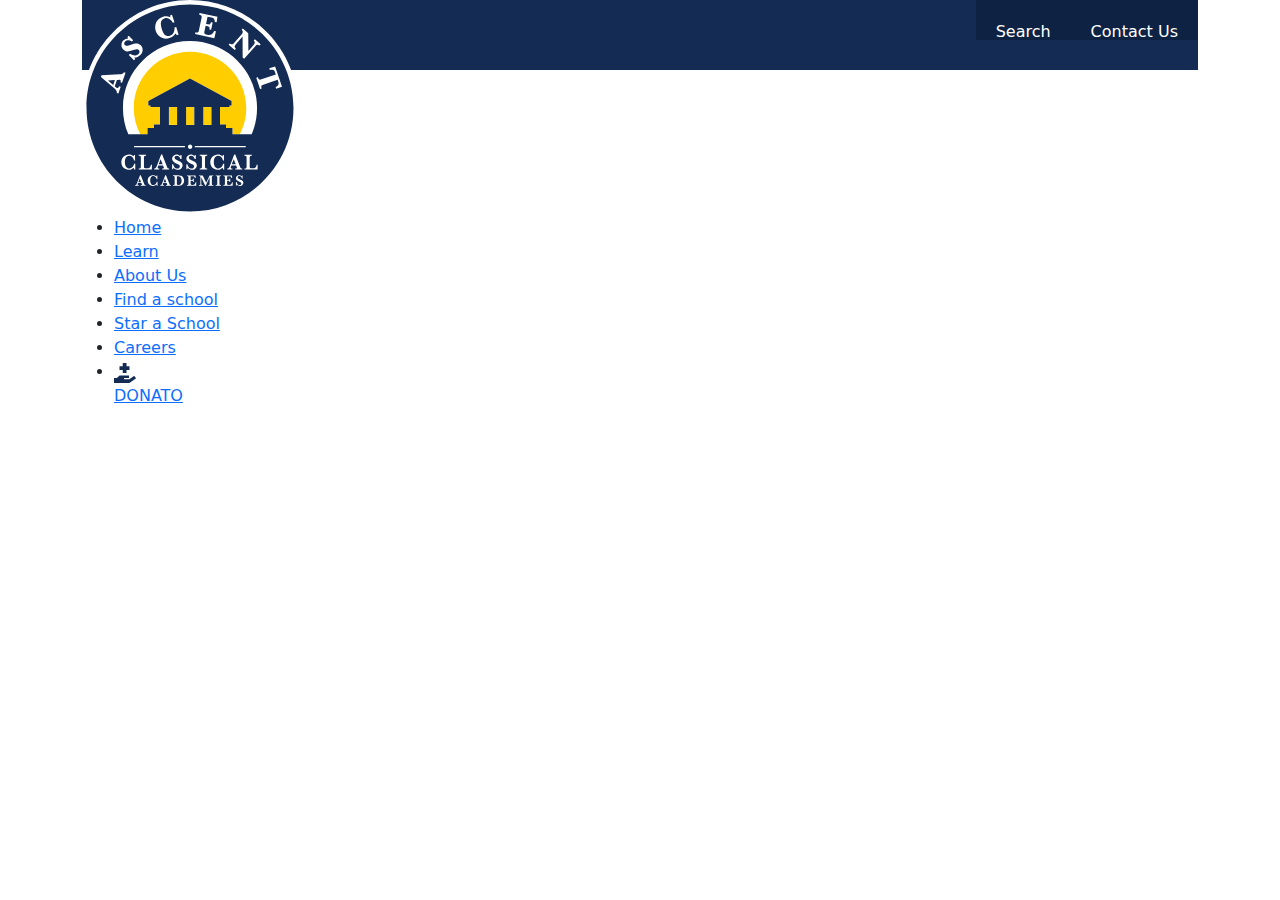
==== index.html @ fa5251cd "header" ====
<!DOCTYPE html>
<html lang="en">
<head>
    <meta charset="UTF-8">
    <meta http-equiv="X-UA-Compatible" content="IE=edge">
    <meta name="viewport" content="width=device-width, initial-scale=1.0">
    <title>ACA</title>
    <link rel="stylesheet" href="style.css">
</head>
<body>
    <header class="header">
        <div class="container">
            <div class="header__top">
                
                    <p class="header__top--text header__top--search">
                        Search
                    </p>
                    <p class="header__top--text header__top--us">
                        Contact Us
                    </p>
            </div>
            <div class="header__bottom">
                <div class="logo">
                    <img src="./img/logo.svg" alt="">
                </div>
                <div class="menu__header">
                    <ul>
                        <li><a href="#">Home</a></li>
                        <li><a href="#">Learn</a></li>
                        <li><a href="#">About Us</a></li>
                        <li><a href="#">Find a school</a></li>
                        <li><a href="#">Star a School</a></li>
                        <li><a href="#">Careers</a></li>
                        <li><a href="#">
                            <div class="donate">
                                <img src="./img/icon_donate.png" alt="">
                                <p class="text">DONATO</p>
                            </div>
                        </a></li>
                    </ul>
                </div>
            </div>
        </div>
        
    </header>
</body>
</html>
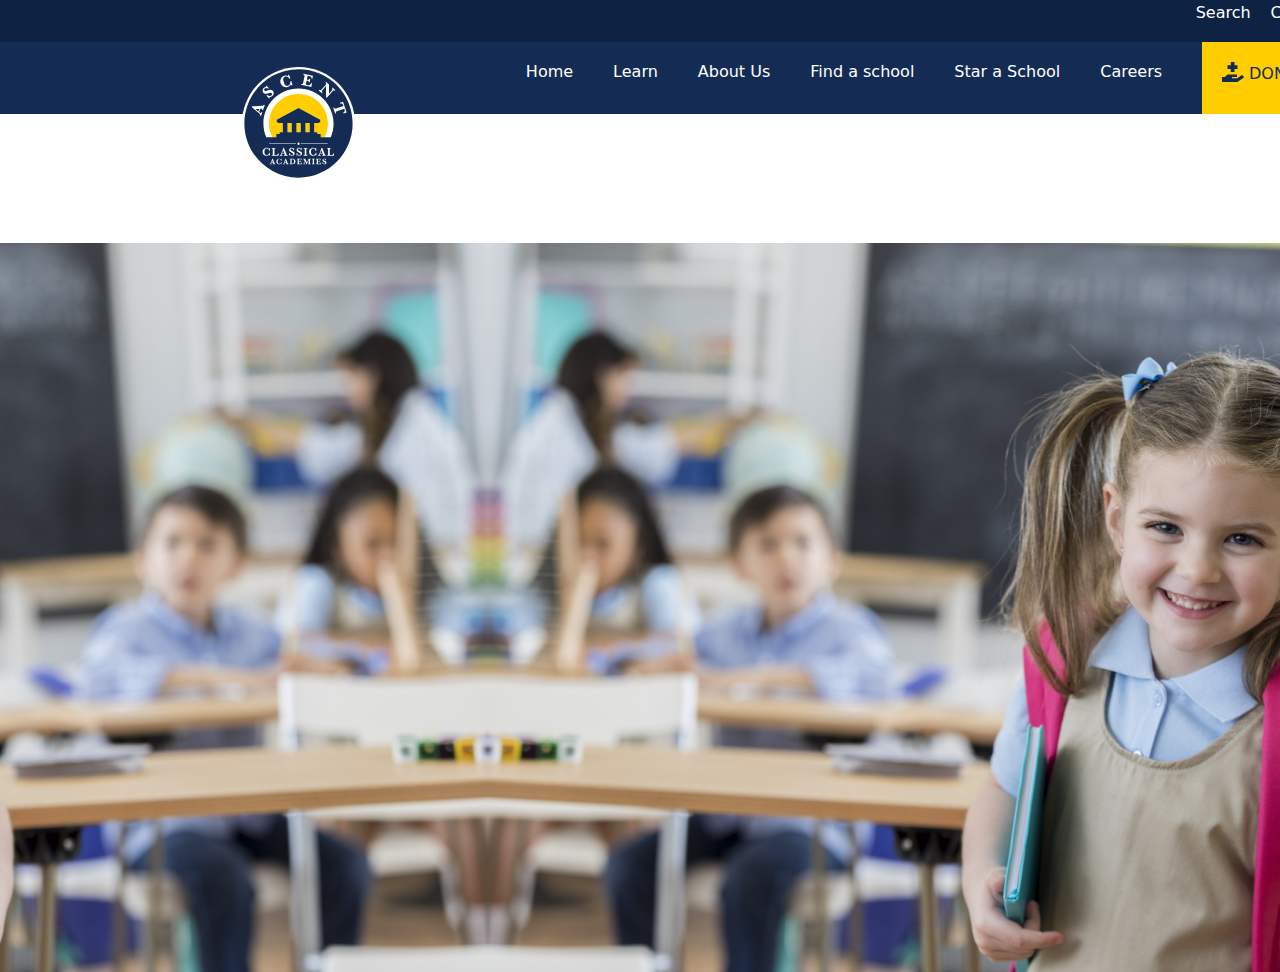
==== commit 65e4038a: "slider" ====
--- a/index.html
+++ b/index.html
@@ -9,39 +9,48 @@
 </head>
 <body>
     <header class="header">
-        <div class="container">
-            <div class="header__top">
-                
-                    <p class="header__top--text header__top--search">
-                        Search
-                    </p>
-                    <p class="header__top--text header__top--us">
-                        Contact Us
-                    </p>
+        <div class="header__top--main">        
+            <div class="container">
+                <div class="header__top">      
+                        <p class="header__top--text header__top--search">
+                            Search
+                        </p>
+                        <p class="header__top--text header__top--us">
+                            Contact Us
+                        </p>
+                </div>
             </div>
-            <div class="header__bottom">
-                <div class="logo">
-                    <img src="./img/logo.svg" alt="">
-                </div>
-                <div class="menu__header">
-                    <ul>
-                        <li><a href="#">Home</a></li>
-                        <li><a href="#">Learn</a></li>
-                        <li><a href="#">About Us</a></li>
-                        <li><a href="#">Find a school</a></li>
-                        <li><a href="#">Star a School</a></li>
-                        <li><a href="#">Careers</a></li>
-                        <li><a href="#">
-                            <div class="donate">
-                                <img src="./img/icon_donate.png" alt="">
-                                <p class="text">DONATO</p>
-                            </div>
-                        </a></li>
-                    </ul>
+        </div>
+        <div class="header__bottom--main">    
+            <div class="container">
+                <div class="header__bottom">
+                    <div class="logo">
+                        <img src="./img/logo.svg" alt="">
+                    </div>
+                    <div class="menu__header">
+                        <ul>
+                            <li><a href="#">Home</a></li>
+                            <li><a href="#">Learn</a></li>
+                            <li><a href="#">About Us</a></li>
+                            <li><a href="#">Find a school</a></li>
+                            <li><a href="#">Star a School</a></li>
+                            <li><a href="#">Careers</a></li>
+                            <li><a href="#">
+                                <div class="donate">
+                                    <img src="./img/icon_donate.png" alt="">
+                                    <p class="text">DONATO</p>
+                                </div>
+                            </a></li>
+                        </ul>
+                    </div>
                 </div>
             </div>
         </div>
         
     </header>
+
+    <div class="slider">
+        <div class="slider__img"><img src="./img/slider.svg" alt=""></div>
+    </div>
 </body>
 </html>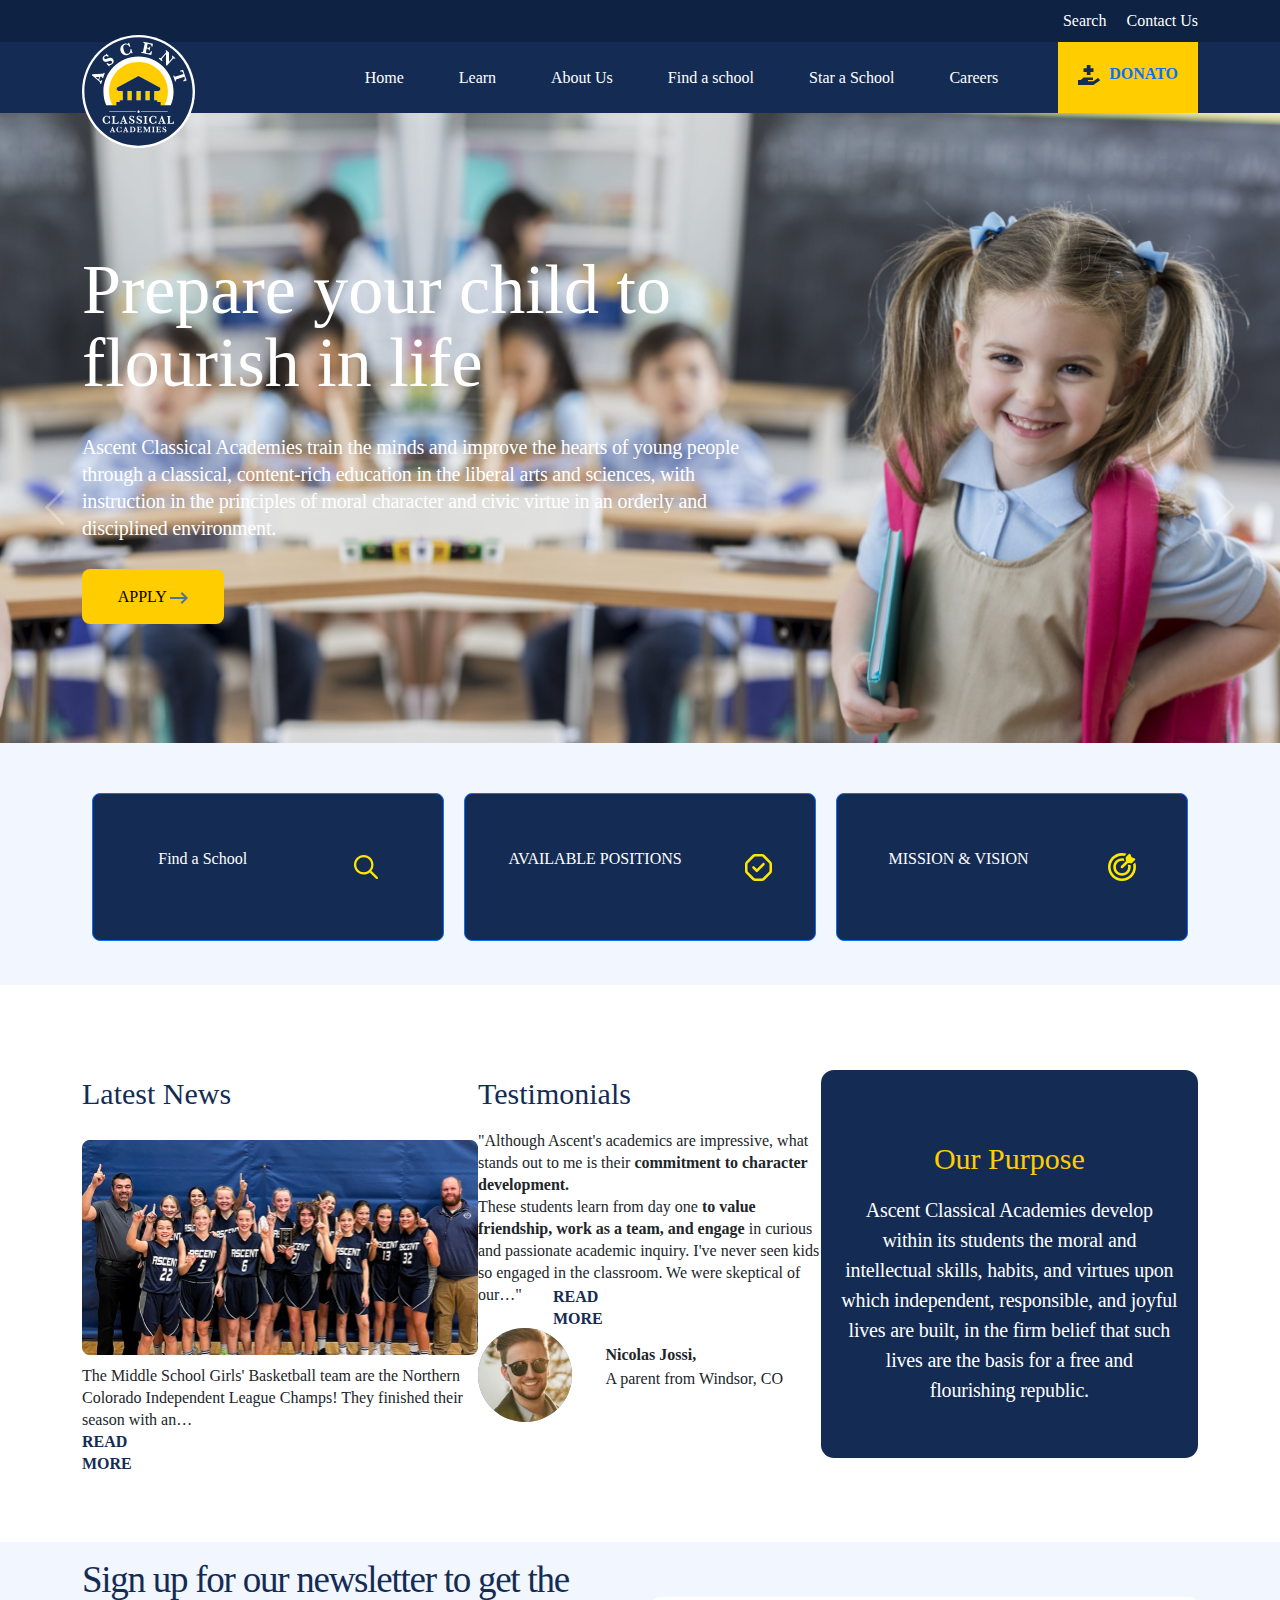
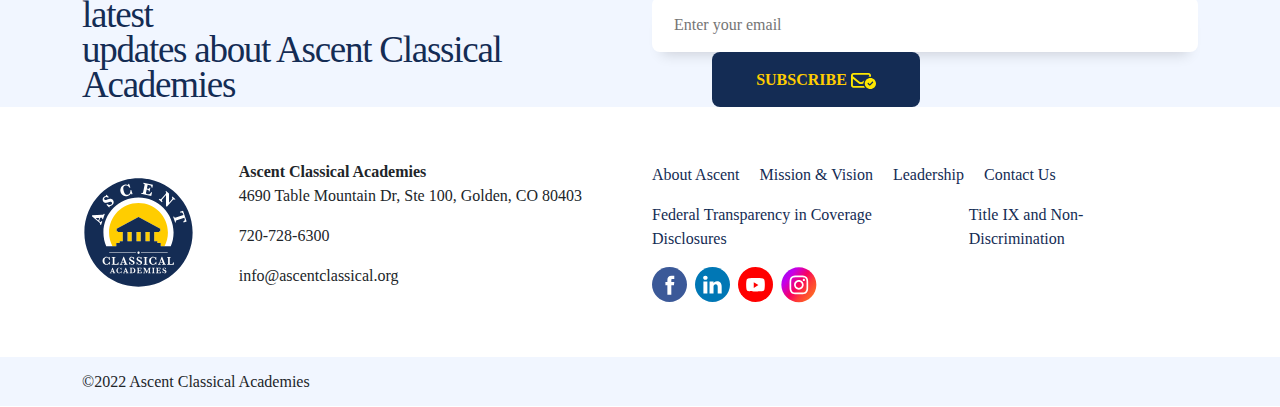
==== commit 00351c8d: "page__donate" ====
--- a/index.html
+++ b/index.html
@@ -1,56 +1,251 @@
 <!DOCTYPE html>
 <html lang="en">
-<head>
-    <meta charset="UTF-8">
-    <meta http-equiv="X-UA-Compatible" content="IE=edge">
-    <meta name="viewport" content="width=device-width, initial-scale=1.0">
-    <title>ACA</title>
-    <link rel="stylesheet" href="style.css">
-</head>
-<body>
+  <head>
+    <meta charset="UTF-8" />
+    <meta http-equiv="X-UA-Compatible" content="IE=edge" />
+    <meta name="viewport" content="width=device-width, initial-scale=1.0" />
+    <title>Home</title>
+    <link rel="stylesheet" href="style.css" />
+  </head>
+  <body>
+    <!-- hedder -->
     <header class="header">
-        <div class="header__top--main">        
-            <div class="container">
-                <div class="header__top">      
-                        <p class="header__top--text header__top--search">
-                            Search
-                        </p>
-                        <p class="header__top--text header__top--us">
-                            Contact Us
-                        </p>
-                </div>
-            </div>
-        </div>
-        <div class="header__bottom--main">    
-            <div class="container">
-                <div class="header__bottom">
-                    <div class="logo">
-                        <img src="./img/logo.svg" alt="">
-                    </div>
-                    <div class="menu__header">
-                        <ul>
-                            <li><a href="#">Home</a></li>
-                            <li><a href="#">Learn</a></li>
-                            <li><a href="#">About Us</a></li>
-                            <li><a href="#">Find a school</a></li>
-                            <li><a href="#">Star a School</a></li>
-                            <li><a href="#">Careers</a></li>
-                            <li><a href="#">
-                                <div class="donate">
-                                    <img src="./img/icon_donate.png" alt="">
-                                    <p class="text">DONATO</p>
-                                </div>
-                            </a></li>
-                        </ul>
-                    </div>
-                </div>
-            </div>
-        </div>
-        
+      <div class="header__top--main">
+        <div class="container">
+          <div class="header__top">
+            <p class="header__top--text header__top--search">Search</p>
+            <p class="header__top--text header__top--us">Contact Us</p>
+          </div>
+        </div>
+      </div>
+      <div class="header__bottom--main">
+        <div class="container">
+          <div class="header__bottom">
+            <div class="logo">
+              <a href="./index.html"><img src="./img/logo.svg" alt="" /></a>
+              
+            </div>
+            <div class="menu__header">
+              <ul>
+                <li><a class="h_color" href="#">Home</a></li>
+                <li><a class="h_color" href="#">Learn</a></li>
+                <li><a class="h_color" href="#">About Us</a></li>
+                <li><a class="h_color" href="#">Find a school</a></li>
+                <li><a class="h_color" href="#">Star a School</a></li>
+                <li><a class="h_color" href="#">Careers</a></li>
+                <li>
+                  <a href="/donate.html">
+                    <img src="./img/icon_donate.png" alt="" />
+                    <span class="text bold__text">DONATO</span>
+                  </a>
+                </li>
+              </ul>
+            </div>
+          </div>
+        </div>
+      </div>
     </header>
+    <!-- slider -->
+    <div class="slider">
+      <div class="container">
+        <div class="slider__title">Prepare your child to flourish in life</div>
+        <div class="slider__text">
+          Ascent Classical Academies train the minds and improve the hearts of
+          young people through a classical, content-rich education in the
+          liberal arts and sciences, with instruction in the principles of moral
+          character and civic virtue in an orderly and disciplined environment.
+        </div>
+        <button class="btn__apply btn-yl">
+          APPLY
+          <img src="./img/arrow-right-solid.svg" alt="" />
+        </button>
+      </div>
+      <div class="icon__arrow">
+        <div class="arrow__left">
+          <img src="./img/arrow1.svg" alt="" />
+        </div>
+        <div class="arrow__right">
+          <img src="./img/arrow.svg" alt="" />
+        </div>
+      </div>
+    </div>
+    <!-- Featured -->
+    <section class="featured">
+      <div class="container">
+        <div class="featured__main">
+          <button class="featured__bt btn btn-primary">
+            <p class="featured__text">Find a School</p>
+            <img src="./img/search.svg" alt="search" />
+          </button>
+          <button class="featured__bt btn btn-primary">
+            <p class="featured__text">AVAILABLE POSITIONS</p>
+            <img src="./img/check.svg" alt="check" />
+          </button>
+          <button class="featured__bt btn btn-primary">
+            <p class="featured__text">MISSION & VISION</p>
+            <img src="./img/bullseye.svg" alt="bullseye" />
+          </button>
+        </div>
+      </div>
+    </section>
+    <!-- about -->
+    <section class="about">
+      <div class="container">
+        <div class="about__main">
+          <!-- articles -->
+          <div class="about_size articles">
+            <div class="articles__title about__title">Latest News</div>
+            <div class="articles__img">
+              <img src="./img/Articles.svg" alt="Articles" />
+            </div>
+            <div class="articles__text about__text">
+              The Middle School Girls' Basketball team are the Northern Colorado
+              Independent League Champs! They finished their season with an…
+            </div>
+            <div class="articles__read text__read">READ MORE</div>
+          </div>
+          <!-- testimonials -->
+          <div class="about_size testimonials">
+            <div class="testimonials__title about__title">Testimonials</div>
+            <div class="testimonials__mid">
+              <div class="testimonials__text about__text">
+                "Although Ascent's academics are impressive, what stands out to
+                me is their
+                <span class="bold__text"
+                  >commitment to character development.</span
+                >
+                <br />
+                These students learn from day one
+                <span class="bold__text"
+                  >to value friendship, work as a team, and engage</span
+                >
+                in curious and passionate academic inquiry. I've never seen kids
+                so engaged in the classroom. We were skeptical of our…"
+                <div class="testimonials__read text__read">READ MORE</div>
+              </div>
+            </div>
+            <div class="testimonials__bottom">
+              <div class="testimonials__bottom--accout">
+                <img src="./img/avata.svg" alt="avata" />
+              </div>
+              <div class="testimonials__bottom--name">
+                <p class="accout__btname">
+                  <span class="bold__text">Nicolas Jossi,</span> <br />
+                  A parent from Windsor, CO
+                </p>
+              </div>
+            </div>
+          </div>
+          <!-- Purpose -->
+          <div class="about_size purpose">
+            <div class="purpose__tittle">Our Purpose</div>
+            <div class="purpose__text">
+              Ascent Classical Academies develop within its students the moral
+              and intellectual skills, habits, and virtues upon which
+              independent, responsible, and joyful lives are built, in the firm
+              belief that such lives are the basis for a free and flourishing
+              republic.
+            </div>
+          </div>
+        </div>
+      </div>
+    </section>
+    <!-- Newsletter -->
+    <section class="newsletter">
+      <div class="container">
+        <div class="newsletter__main">
+          <div class="row">
+            <div class="col-6">
+              <div class="newsletter__text">
+                Sign up for our newsletter to get the latest
+                <br />
+                updates about Ascent Classical Academies
+              </div>
+            </div>
+            <div class="col-6">
+              <div class="newsletter__right">
+                <div class="newsletter__email">
+                  <input
+                    type="text"
+                    placeholder="Enter your email"
+                    class="input__email"
+                  />
+                  <button class="newsletter__btn btn-yl">
+                    <span class="bold__text">SUBSCRIBE</span>
 
-    <div class="slider">
-        <div class="slider__img"><img src="./img/slider.svg" alt=""></div>
-    </div>
-</body>
-</html>+                    <img src="./img/liter.svg" alt="letter" />
+                  </button>
+                </div>
+              </div>
+            </div>
+          </div>
+        </div>
+      </div>
+    </section>
+    <!-- footer -->
+    <footer class="footer">
+      <div class="container">
+        <div class="row">
+          <div class="col-6">
+            <div class="footer__left">
+              <div class="logo">
+                <img src="./img/logo.svg" alt="" />
+              </div>
+              <div class="footer__left--text">
+                <div class="footer__title bold__text">
+                  Ascent Classical Academies
+                </div>
+                <div class="footer__text">
+                  <p>4690 Table Mountain Dr, Ste 100, Golden, CO 80403</p>
+                  <p>720-728-6300</p>
+                  <p>info@ascentclassical.org</p>
+                </div>
+              </div>
+            </div>
+          </div>
+          <div class="col-6">
+            <div class="footer__right">
+              <ul class="dpl">
+                <li><a class="footer__color" href="">About Ascent</a></li>
+                <li><a class="footer__color" href="">Mission & Vision</a></li>
+                <li><a class="footer__color" href="">Leadership</a></li>
+                <li><a class="footer__color" href="">Contact Us</a></li>
+              </ul>
+              <ul class="dpl">
+                <li>
+                  <a class="footer__color" href=""
+                    >Federal Transparency in Coverage Disclosures</a
+                  >
+                </li>
+                <li>
+                  <a class="footer__color" href=""
+                    >Title IX and Non-Discrimination</a
+                  >
+                </li>
+              </ul>
+
+              <div class="scial">
+                <div class="fotter__icon">
+                  <img src="./img/icon__link/Facebook.svg" alt="" />
+                </div>
+                <div class="fotter__icon">
+                  <img src="./img/icon__link/LinkedIN.svg" alt="" />
+                </div>
+                <div class="fotter__icon">
+                  <img src="./img/icon__link/Youtube.svg" alt="" />
+                </div>
+                <div class="fotter__icon">
+                  <img src="./img/icon__link/Instagram.svg" alt="" />
+                </div>
+              </div>
+            </div>
+          </div>
+        </div>
+        <div class="row"></div>
+      </div>
+      <div class="footer__bottom">
+        <div class="container">©2022 Ascent Classical Academies</div>
+      </div>
+    </footer>
+  </body>
+</html>
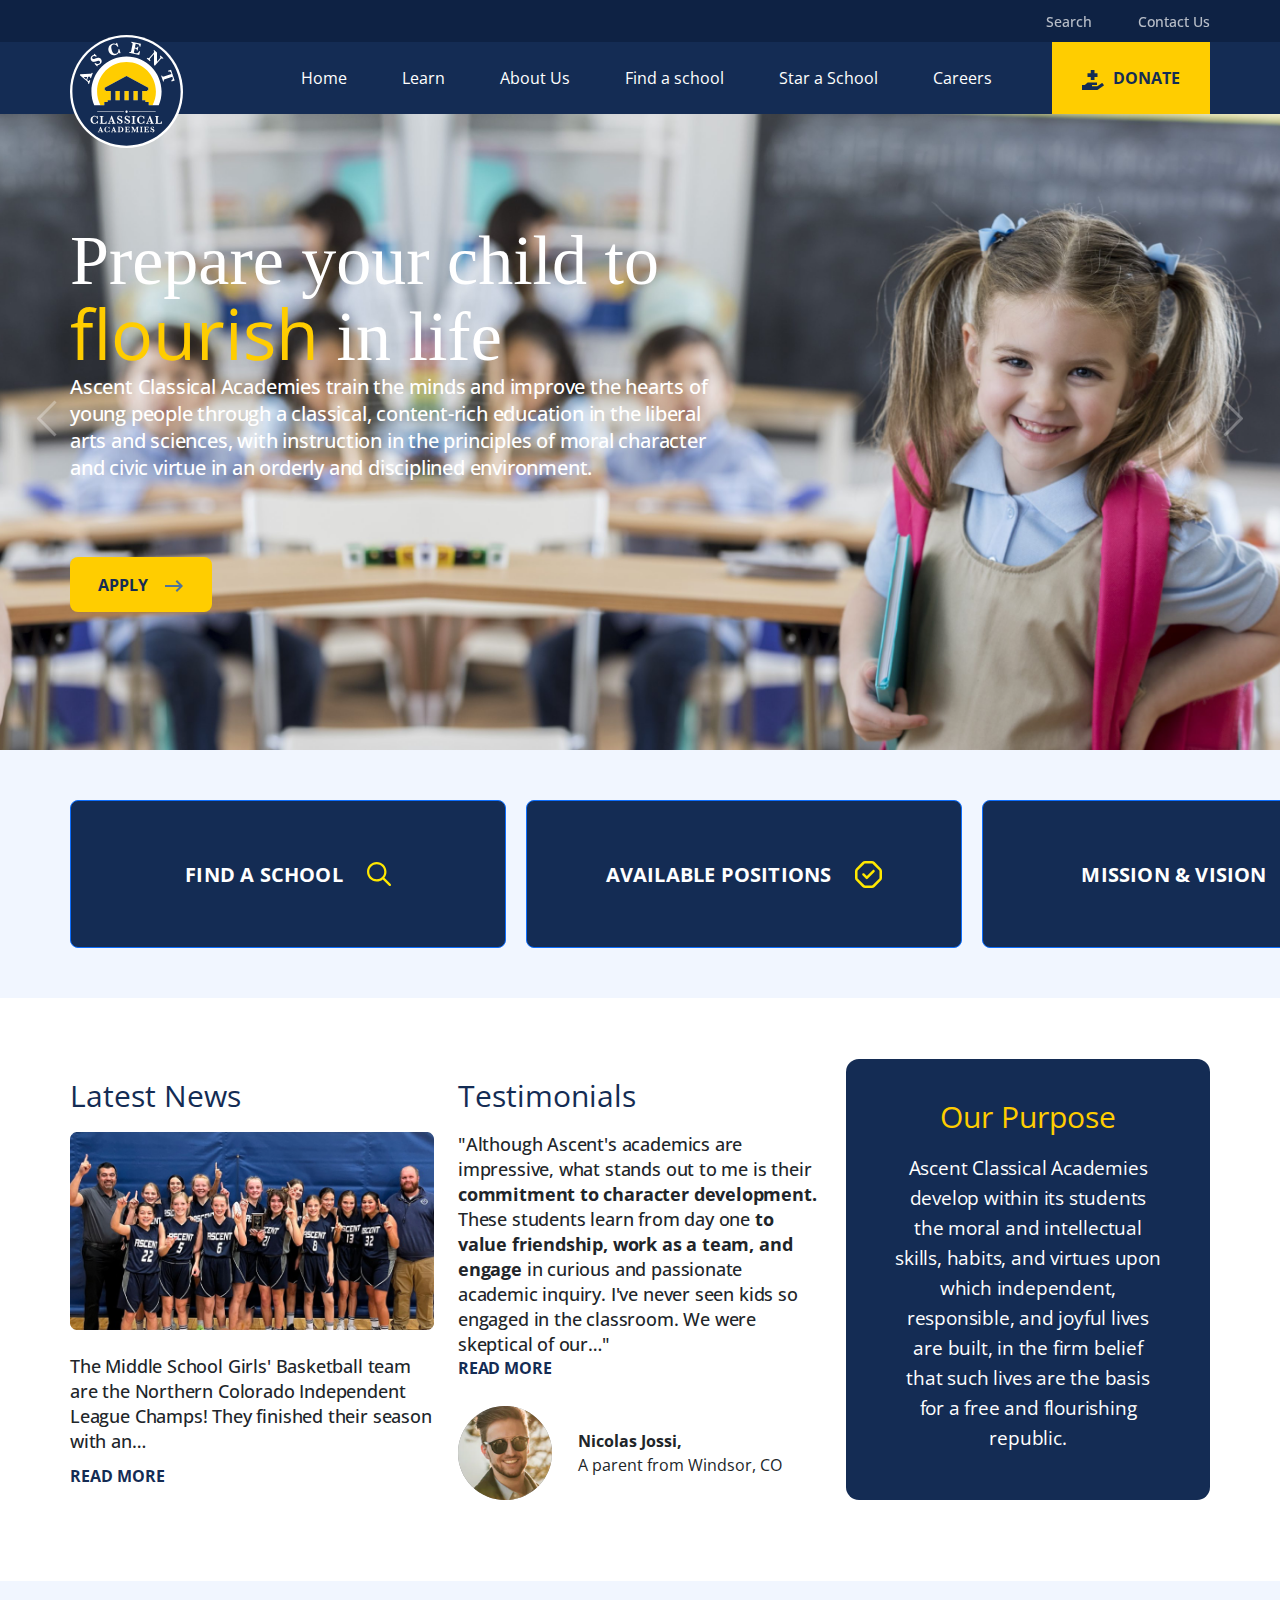
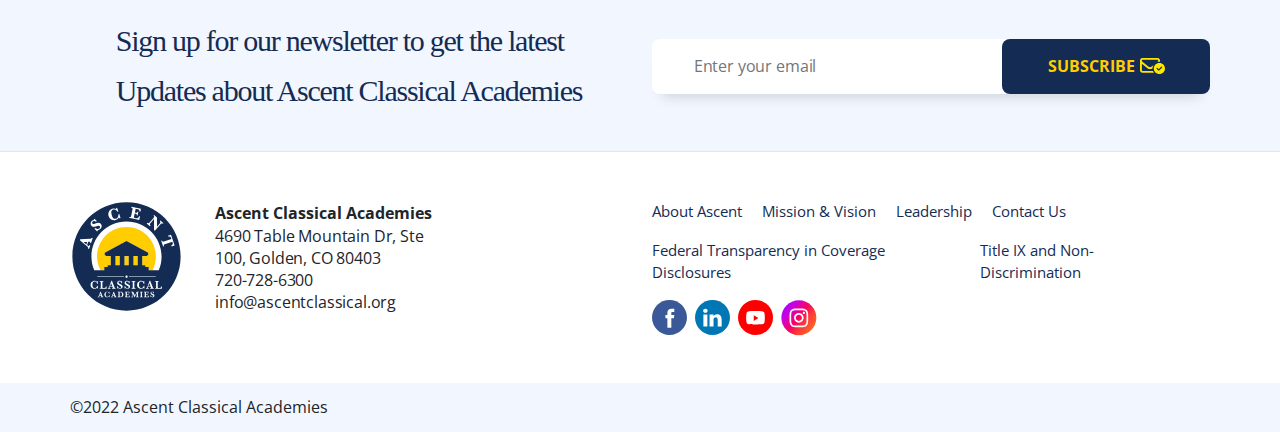
==== commit ab6cac68: "demo full" ====
--- a/index.html
+++ b/index.html
@@ -5,11 +5,18 @@
     <meta http-equiv="X-UA-Compatible" content="IE=edge" />
     <meta name="viewport" content="width=device-width, initial-scale=1.0" />
     <title>Home</title>
+    <link rel="preconnect" href="https://fonts.googleapis.com" />
+    <link rel="preconnect" href="https://fonts.gstatic.com" crossorigin />
+    <link
+      href="https://fonts.googleapis.com/css2?family=Open+Sans:ital,wght@0,300;0,400;0,500;0,600;0,700;0,800;1,300;1,400;1,500;1,600;1,700;1,800&display=swap"
+      rel="stylesheet"
+    />
+
     <link rel="stylesheet" href="style.css" />
   </head>
   <body>
     <!-- hedder -->
-    <header class="header">
+    <header class="header mobile__header">
       <div class="header__top--main">
         <div class="container">
           <div class="header__top">
@@ -21,9 +28,13 @@
       <div class="header__bottom--main">
         <div class="container">
           <div class="header__bottom">
+            <!-- icon donate -->
+            <div class="donate__mobile">
+              <img src="./img/mobile/donate icon.svg" alt="" />
+            </div>
+            <!-- icon donate -->
             <div class="logo">
               <a href="./index.html"><img src="./img/logo.svg" alt="" /></a>
-              
             </div>
             <div class="menu__header">
               <ul>
@@ -36,159 +47,218 @@
                 <li>
                   <a href="/donate.html">
                     <img src="./img/icon_donate.png" alt="" />
-                    <span class="text bold__text">DONATO</span>
+                    <span class="cl__textbl bold__text">DONATE</span>
                   </a>
                 </li>
               </ul>
             </div>
+            <!-- menu mobile -->
+            <div class="menu__mobile">
+              <img src="./img/mobile/menu.svg" alt="" />
+            </div>
+            <!-- menu mobile -->
           </div>
         </div>
       </div>
     </header>
-    <!-- slider -->
-    <div class="slider">
-      <div class="container">
-        <div class="slider__title">Prepare your child to flourish in life</div>
-        <div class="slider__text">
-          Ascent Classical Academies train the minds and improve the hearts of
-          young people through a classical, content-rich education in the
-          liberal arts and sciences, with instruction in the principles of moral
-          character and civic virtue in an orderly and disciplined environment.
-        </div>
-        <button class="btn__apply btn-yl">
-          APPLY
-          <img src="./img/arrow-right-solid.svg" alt="" />
-        </button>
-      </div>
-      <div class="icon__arrow">
-        <div class="arrow__left">
-          <img src="./img/arrow1.svg" alt="" />
-        </div>
-        <div class="arrow__right">
-          <img src="./img/arrow.svg" alt="" />
-        </div>
-      </div>
-    </div>
-    <!-- Featured -->
-    <section class="featured">
-      <div class="container">
-        <div class="featured__main">
-          <button class="featured__bt btn btn-primary">
-            <p class="featured__text">Find a School</p>
-            <img src="./img/search.svg" alt="search" />
-          </button>
-          <button class="featured__bt btn btn-primary">
-            <p class="featured__text">AVAILABLE POSITIONS</p>
-            <img src="./img/check.svg" alt="check" />
-          </button>
-          <button class="featured__bt btn btn-primary">
-            <p class="featured__text">MISSION & VISION</p>
-            <img src="./img/bullseye.svg" alt="bullseye" />
-          </button>
-        </div>
-      </div>
-    </section>
-    <!-- about -->
-    <section class="about">
-      <div class="container">
-        <div class="about__main">
-          <!-- articles -->
-          <div class="about_size articles">
-            <div class="articles__title about__title">Latest News</div>
-            <div class="articles__img">
-              <img src="./img/Articles.svg" alt="Articles" />
-            </div>
-            <div class="articles__text about__text">
-              The Middle School Girls' Basketball team are the Northern Colorado
-              Independent League Champs! They finished their season with an…
-            </div>
-            <div class="articles__read text__read">READ MORE</div>
-          </div>
-          <!-- testimonials -->
-          <div class="about_size testimonials">
-            <div class="testimonials__title about__title">Testimonials</div>
-            <div class="testimonials__mid">
-              <div class="testimonials__text about__text">
-                "Although Ascent's academics are impressive, what stands out to
-                me is their
-                <span class="bold__text"
-                  >commitment to character development.</span
-                >
-                <br />
-                These students learn from day one
-                <span class="bold__text"
-                  >to value friendship, work as a team, and engage</span
-                >
-                in curious and passionate academic inquiry. I've never seen kids
-                so engaged in the classroom. We were skeptical of our…"
-                <div class="testimonials__read text__read">READ MORE</div>
-              </div>
-            </div>
-            <div class="testimonials__bottom">
-              <div class="testimonials__bottom--accout">
-                <img src="./img/avata.svg" alt="avata" />
-              </div>
-              <div class="testimonials__bottom--name">
-                <p class="accout__btname">
-                  <span class="bold__text">Nicolas Jossi,</span> <br />
-                  A parent from Windsor, CO
-                </p>
-              </div>
-            </div>
-          </div>
-          <!-- Purpose -->
-          <div class="about_size purpose">
-            <div class="purpose__tittle">Our Purpose</div>
-            <div class="purpose__text">
-              Ascent Classical Academies develop within its students the moral
-              and intellectual skills, habits, and virtues upon which
-              independent, responsible, and joyful lives are built, in the firm
-              belief that such lives are the basis for a free and flourishing
-              republic.
-            </div>
-          </div>
-        </div>
-      </div>
-    </section>
-    <!-- Newsletter -->
-    <section class="newsletter">
-      <div class="container">
-        <div class="newsletter__main">
+    <main>
+      <!-- slider -->
+      <div class="slider">
+        <div class="container">
+          <div class="slider__center">
+            <div class="row">
+              <div class="col-lg-7">
+                <div class="slider__title">
+                  Prepare your child to
+                  <span class="cl__text">flourish</span> in life
+                </div>
+                <div class="slider__text">
+                  Ascent Classical Academies train the minds and improve the
+                  hearts of young people through a classical, content-rich
+                  education in the liberal arts and sciences, with instruction
+                  in the principles of moral character and civic virtue in an
+                  orderly and disciplined environment.
+                </div>
+                <button class="btn__apply btn-yl bold__text">
+                  <span class="text__submit">APPLY</span>
+                  <img src="./img/arrow-right-solid.svg" alt="" />
+                </button>
+              </div>
+            </div>
+          </div>
+        </div>
+        <!-- btn prev next  -->
+        <div class="icon__arrow">
+          <div class="arrow__left">
+            <img src="./img/arrow1.svg" alt="" />
+          </div>
+          <div class="arrow__right">
+            <img src="./img/arrow.svg" alt="" />
+          </div>
+        </div>
+        <!-- btn prev next  -->
+      </div>
+      <!-- img header mobile -->
+      <section class="mb__img--header">
+        <img src="./img/mobile/img__header.svg" alt="" />
+      </section>
+      <!-- img header mobile -->
+
+      <!-- slider -->
+      <!-- Featured -->
+      <section class="featured">
+        <div class="container">
           <div class="row">
-            <div class="col-6">
-              <div class="newsletter__text">
-                Sign up for our newsletter to get the latest
-                <br />
-                updates about Ascent Classical Academies
-              </div>
-            </div>
-            <div class="col-6">
-              <div class="newsletter__right">
-                <div class="newsletter__email">
-                  <input
-                    type="text"
-                    placeholder="Enter your email"
-                    class="input__email"
-                  />
-                  <button class="newsletter__btn btn-yl">
-                    <span class="bold__text">SUBSCRIBE</span>
-
-                    <img src="./img/liter.svg" alt="letter" />
-                  </button>
-                </div>
-              </div>
-            </div>
-          </div>
-        </div>
-      </div>
-    </section>
+            <div class="featured__main">
+              <button class="featured__bt btn btn-primary">
+                <p class="featured__text">Find a School</p>
+                <img src="./img/search.svg" alt="search" />
+              </button>
+              <button class="featured__bt btn btn-primary">
+                <p class="featured__text">AVAILABLE POSITIONS</p>
+                <img src="./img/check.svg" alt="check" />
+              </button>
+              <button class="featured__bt btn btn-primary">
+                <p class="featured__text">MISSION & VISION</p>
+                <img src="./img/bullseye.svg" alt="bullseye" />
+              </button>
+            </div>
+          </div>
+        </div>
+      </section>
+      <!-- about -->
+      <section class="about">
+        <div class="container">
+          <div class="about__main">
+            <div class="row">
+              <div class="col-lg-4">
+                <!-- articles -->
+                <div class="about_size articles">
+                  <div class="articles__title about__title">
+                    <span>Latest News</span>
+                  </div>
+                  <div class="articles__img">
+                    <img
+                      class="articles__img--size"
+                      src="./img/Articles.svg"
+                      alt="Articles"
+                    />
+                  </div>
+                  <div class="articles__text about__text">
+                    <p class="articles__text--content">
+                      The Middle School Girls' Basketball team are the Northern
+                      Colorado Independent League Champs! They finished their
+                      season with an…
+                    </p>
+                  </div>
+                  <div class="articles__read text__read"><p>READ MORE</p></div>
+                </div>
+              </div>
+              <div class="col-lg-4">
+                <!-- testimonials -->
+                <div class="about_size testimonials">
+                  <div class="testimonials__title about__title">
+                    Testimonials
+                  </div>
+                  <div class="testimonials__mid">
+                    <div class="testimonials__text about__text">
+                      <p>
+                        "Although Ascent's academics are impressive, what stands
+                        out to me is their
+                        <span class="bold__text">
+                          commitment to character development.
+                        </span>
+                        <br />
+                        These students learn from day one
+                        <span class="bold__text">
+                          to value friendship, work as a team, and engage
+                        </span>
+                        in curious and passionate academic inquiry. I've never
+                        seen kids so engaged in the classroom. We were skeptical
+                        of our…"
+                      </p>
+
+                      <span class="testimonials__read text__read">
+                        <p>READ MORE</p>
+                      </span>
+                    </div>
+                  </div>
+                  <div class="testimonials__bottom">
+                    <div class="testimonials__bottom--accout">
+                      <img src="./img/avata.svg" alt="avata" />
+                    </div>
+                    <div class="testimonials__bottom--name">
+                      <p class="accout__btname">
+                        <span class="bold__text">Nicolas Jossi,</span> <br />
+                        A parent from Windsor, CO
+                      </p>
+                    </div>
+                  </div>
+                </div>
+              </div>
+              <div class="col-lg-4 full__size">
+                <!-- Purpose -->
+                <div class="about_size purpose">
+                  <div class="purpose__tittle">Our Purpose</div>
+                  <div class="purpose__text">
+                    Ascent Classical Academies develop within its students the
+                    moral and intellectual skills, habits, and virtues upon
+                    which independent, responsible, and joyful lives are built,
+                    in the firm belief that such lives are the basis for a free
+                    and flourishing republic.
+                  </div>
+                </div>
+              </div>
+            </div>
+          </div>
+        </div>
+      </section>
+      <!-- Newsletter -->
+      <section class="newsletter">
+        <div class="container">
+          <div class="newsletter__main">
+            <div class="row newsletter__main--mid">
+              <div class="col-lg-6">
+                <div class="newsletter__text">
+                  Sign up for our newsletter to get the latest
+                  <br />
+                  Updates about Ascent Classical Academies
+                </div>
+              </div>
+              <div class="col-lg-6">
+                <div class="newsletter__right">
+                  <div class="newsletter__email">
+                    <div class="newsletter__email--input">
+                      <input
+                        type="text"
+                        placeholder="Enter your email"
+                        class="input__email"
+                      />
+                    </div>
+
+                    <button class="newsletter__btn btn-yl">
+                      <span class="bold__text newsletter__btn--space"
+                        >SUBSCRIBE</span
+                      >
+
+                      <img src="./img/liter.svg" alt="letter" />
+                    </button>
+                  </div>
+                </div>
+              </div>
+            </div>
+          </div>
+        </div>
+      </section>
+    </main>
+
     <!-- footer -->
     <footer class="footer">
       <div class="container">
         <div class="row">
-          <div class="col-6">
+          <div class="col-lg-4">
             <div class="footer__left">
-              <div class="logo">
+              <div class="footer__left--logo logo__size">
                 <img src="./img/logo.svg" alt="" />
               </div>
               <div class="footer__left--text">
@@ -203,15 +273,16 @@
               </div>
             </div>
           </div>
-          <div class="col-6">
+          <div class="col-lg-2"></div>
+          <div class="col-lg-6">
             <div class="footer__right">
-              <ul class="dpl">
+              <ul class="dpl1 dpl">
                 <li><a class="footer__color" href="">About Ascent</a></li>
                 <li><a class="footer__color" href="">Mission & Vision</a></li>
                 <li><a class="footer__color" href="">Leadership</a></li>
                 <li><a class="footer__color" href="">Contact Us</a></li>
               </ul>
-              <ul class="dpl">
+              <ul class="dpl2 dpl">
                 <li>
                   <a class="footer__color" href=""
                     >Federal Transparency in Coverage Disclosures</a
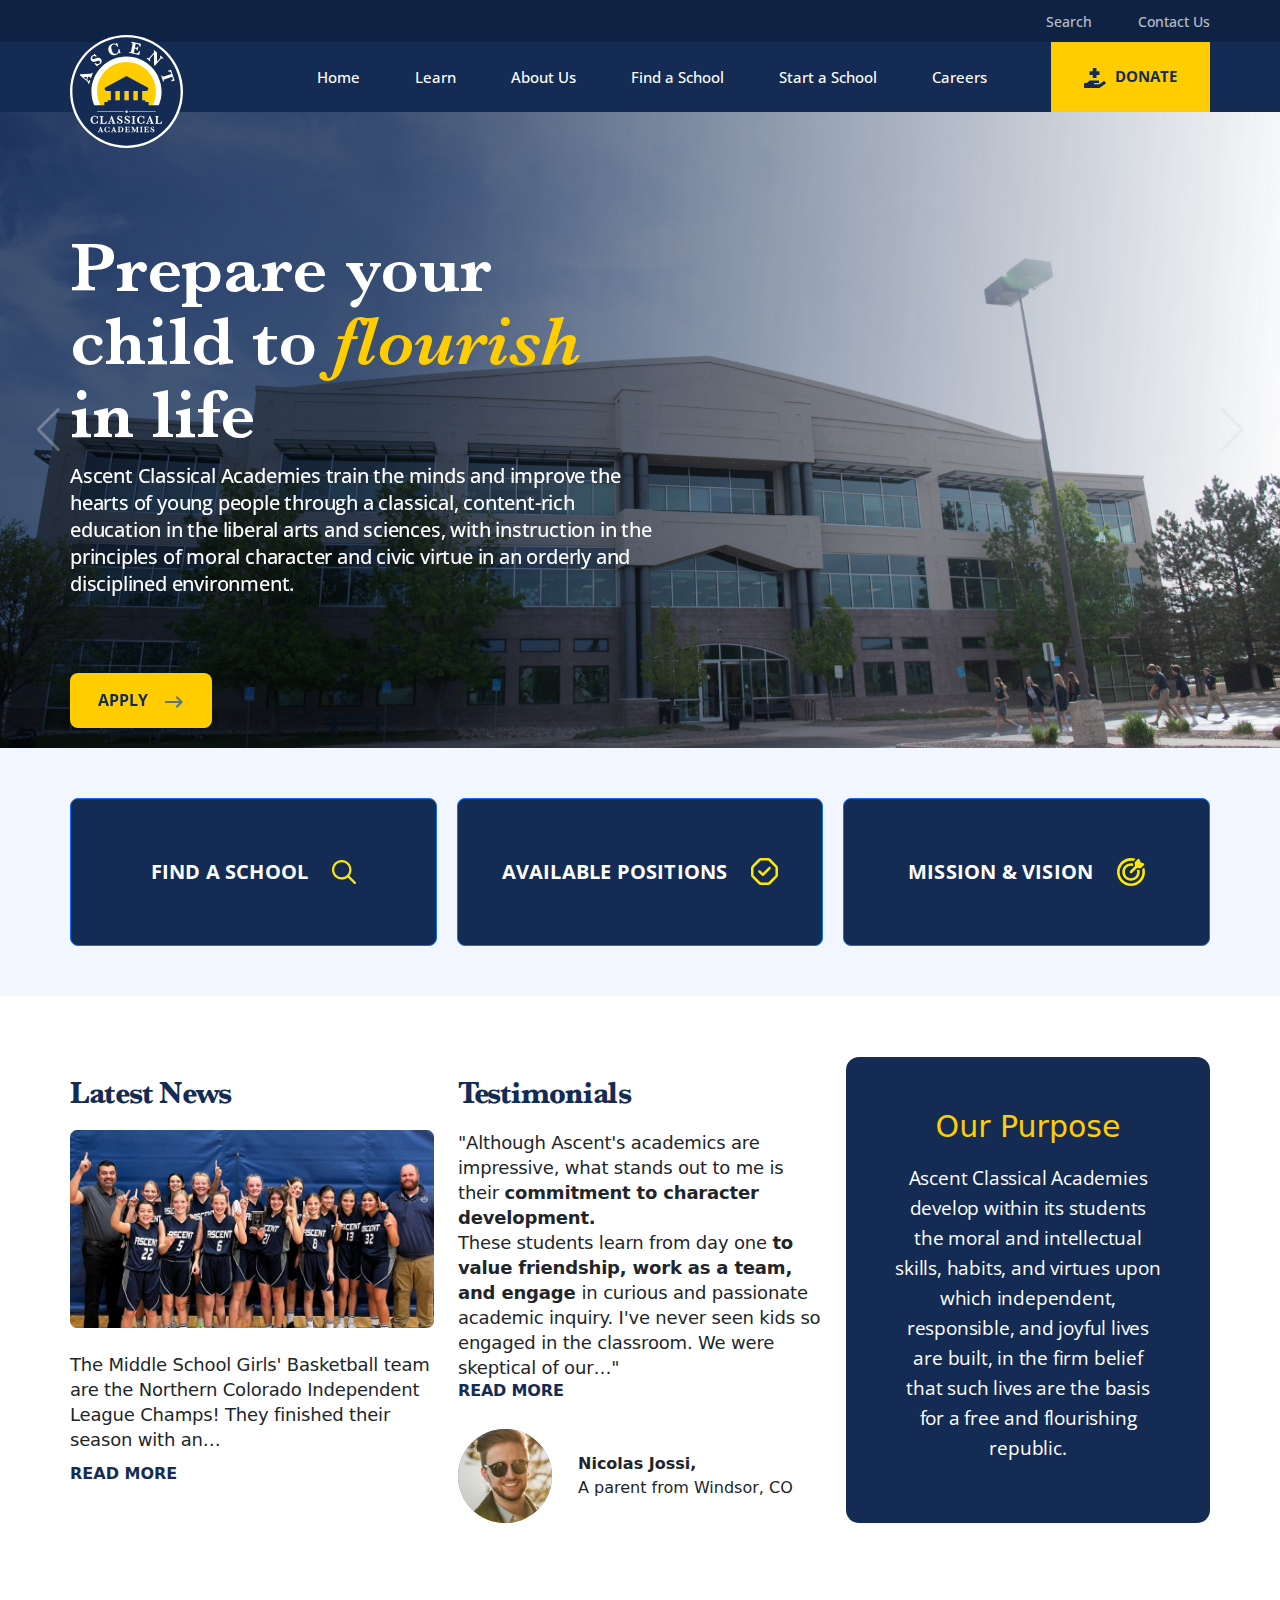
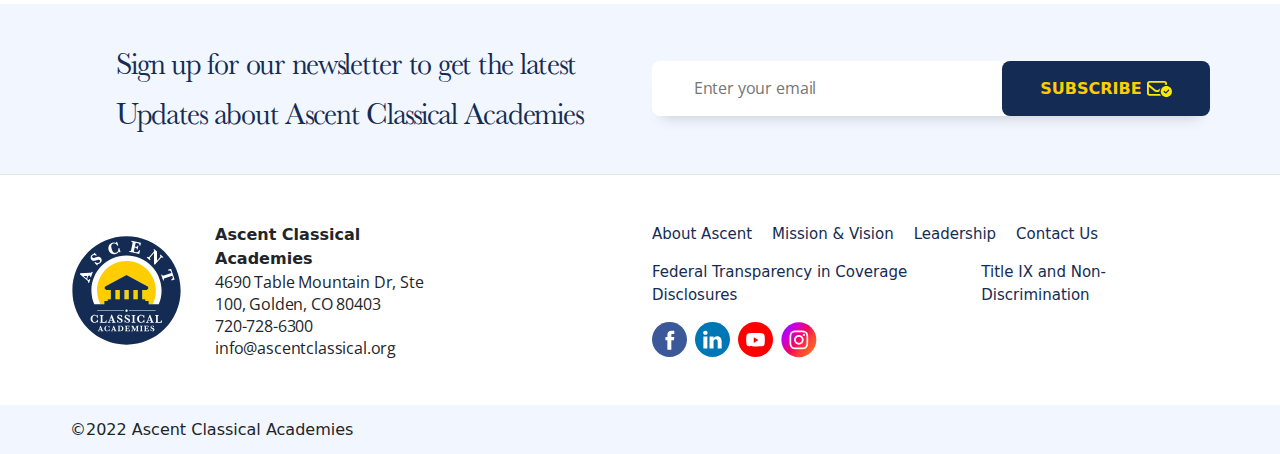
==== commit a43936ab: "demo check size" ====
--- a/index.html
+++ b/index.html
@@ -11,6 +11,11 @@
       href="https://fonts.googleapis.com/css2?family=Open+Sans:ital,wght@0,300;0,400;0,500;0,600;0,700;0,800;1,300;1,400;1,500;1,600;1,700;1,800&display=swap"
       rel="stylesheet"
     />
+    <!-- swiper -->
+    <link
+      rel="stylesheet"
+      href="https://cdn.jsdelivr.net/npm/swiper@9/swiper-bundle.min.css"
+    />
 
     <link rel="stylesheet" href="style.css" />
   </head>
@@ -36,13 +41,13 @@
             <div class="logo">
               <a href="./index.html"><img src="./img/logo.svg" alt="" /></a>
             </div>
-            <div class="menu__header">
-              <ul>
+            <div class="menu__header--desktop">
+              <ul class="">
                 <li><a class="h_color" href="#">Home</a></li>
                 <li><a class="h_color" href="#">Learn</a></li>
                 <li><a class="h_color" href="#">About Us</a></li>
-                <li><a class="h_color" href="#">Find a school</a></li>
-                <li><a class="h_color" href="#">Star a School</a></li>
+                <li><a class="h_color" href="#">Find a School</a></li>
+                <li><a class="h_color" href="#">Start a School</a></li>
                 <li><a class="h_color" href="#">Careers</a></li>
                 <li>
                   <a href="/donate.html">
@@ -61,16 +66,37 @@
         </div>
       </div>
     </header>
+    <section class="menu__header--mobile">
+      <div class="menu__header-mb">
+        <div class="close"><img src="./img/mobile/close.svg" alt="" /></div>
+        <ul class="">
+          <li><a class="" href="#">Home</a></li>
+          <li><a class="" href="#">Learn</a></li>
+          <li><a class="" href="#">About Us</a></li>
+          <li><a class="" href="#">Find a school</a></li>
+          <li><a class="" href="#">Star a School</a></li>
+          <li><a class="" href="#">Careers</a></li>
+          <li>
+            <a href="/donate.html">
+              <img src="./img/icon_donate.png" alt="" />
+              <span class="cl__textbl bold__text">DONATE</span>
+            </a>
+          </li>
+        </ul>
+      </div>
+    </section>
     <main>
       <!-- slider -->
-      <div class="slider">
+      <div class="slider slider__img">
+        <!-- <img src="./img/banner/slide1.jpg" alt="" /> -->
+        <!-- text and button in the slide -->
         <div class="container">
           <div class="slider__center">
             <div class="row">
               <div class="col-lg-7">
                 <div class="slider__title">
                   Prepare your child to
-                  <span class="cl__text">flourish</span> in life
+                  <span class="cl__text text__italic">flourish</span> in life
                 </div>
                 <div class="slider__text">
                   Ascent Classical Academies train the minds and improve the
@@ -87,15 +113,67 @@
             </div>
           </div>
         </div>
+        <!-- slider swiper -->
+        <div class="swiper mySwiper">
+          <div class="swiper-wrapper">
+            <div class="swiper-slide">
+              <img src="./img/banner/slider4.jpg" alt="" />
+            </div>
+            <div class="swiper-slide">
+              <img src="./img/banner/slider5.jpg" alt="" />
+            </div>
+            <div class="swiper-slide">
+              <img src="./img/banner/slide1.jpg" alt="" />
+            </div>
+            <div class="swiper-slide">
+              <img src="./img/banner/slider2.jpg" alt="" />
+            </div>
+            <div class="swiper-slide">
+              <img src="./img/banner/slider3.jpg" alt="" />
+            </div>
+            <div class="swiper-slide">
+              <img src="./img/banner/slide1.jpg" alt="" />
+            </div>
+            <div class="swiper-slide">
+              <img src="./img/banner/slider2.jpg" alt="" />
+            </div>
+            <div class="swiper-slide">
+              <img src="./img/banner/slider3.jpg" alt="" />
+            </div>
+            <div class="swiper-slide">
+              <img src="./img/banner/slide1.jpg" alt="" />
+            </div>
+            <div class="swiper-slide">
+              <img src="./img/banner/slider2.jpg" alt="" />
+            </div>
+            <div class="swiper-slide">
+              <img src="./img/banner/slider3.jpg" alt="" />
+            </div>
+            <div class="swiper-slide">
+              <img src="./img/banner/slide1.jpg" alt="" />
+            </div>
+            <div class="swiper-slide">
+              <img src="./img/banner/slider2.jpg" alt="" />
+            </div>
+            <div class="swiper-slide">
+              <img src="./img/banner/slider3.jpg" alt="" />
+            </div>
+          </div>
+        </div>
+        <div class="swiper-button-next"></div>
+        <div class="swiper-button-prev"></div>
+
+        <!-- end slide  -->
+
         <!-- btn prev next  -->
-        <div class="icon__arrow">
+        <!-- <div class="icon__arrow">
           <div class="arrow__left">
             <img src="./img/arrow1.svg" alt="" />
           </div>
           <div class="arrow__right">
             <img src="./img/arrow.svg" alt="" />
           </div>
-        </div>
+        </div> -->
         <!-- btn prev next  -->
       </div>
       <!-- img header mobile -->
@@ -318,5 +396,18 @@
         <div class="container">©2022 Ascent Classical Academies</div>
       </div>
     </footer>
+    <!-- close menu -->
+    <script src="./main.js"></script>
+    <!-- slider swiper  -->
+    <script src="https://cdn.jsdelivr.net/npm/swiper@9/swiper-bundle.min.js"></script>
+    <!-- Initialize Swiper -->
+    <script>
+      var swiper = new Swiper(".mySwiper", {
+        navigation: {
+          nextEl: ".swiper-button-next",
+          prevEl: ".swiper-button-prev",
+        },
+      });
+    </script>
   </body>
 </html>
